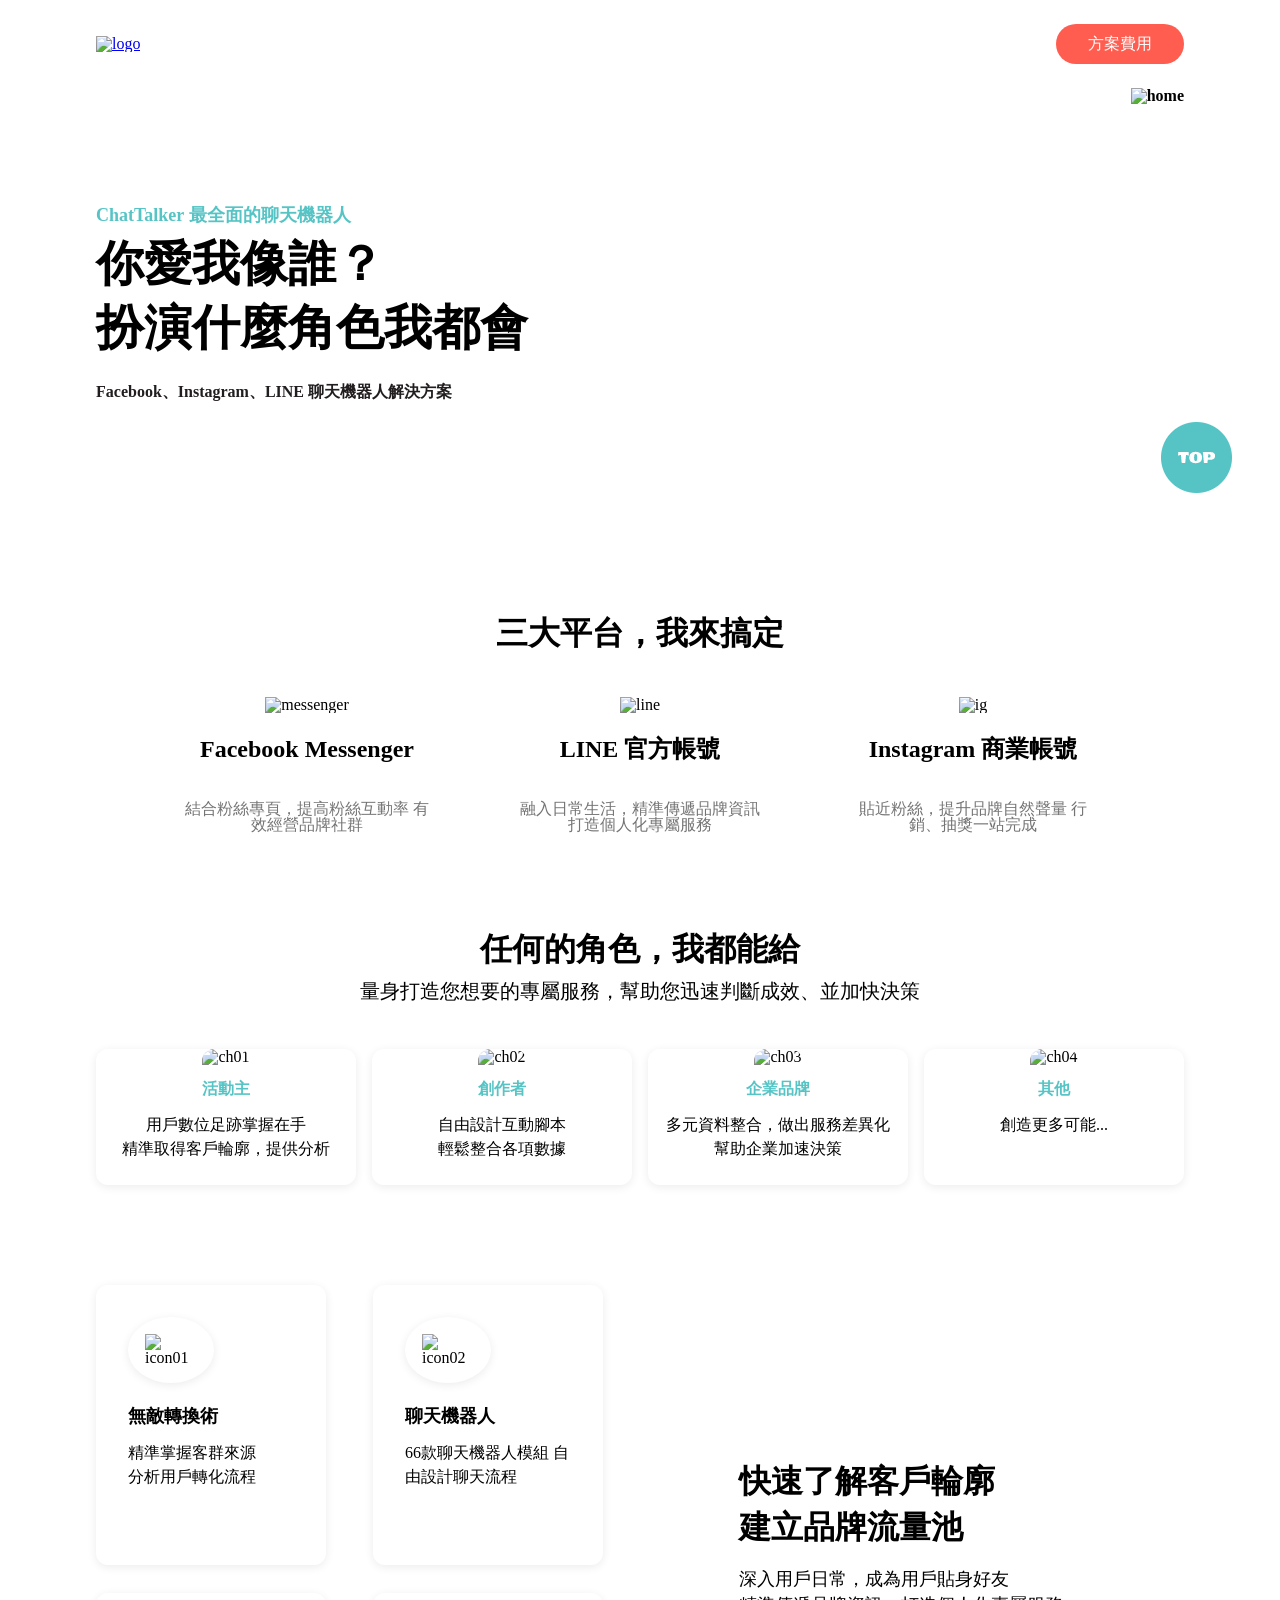
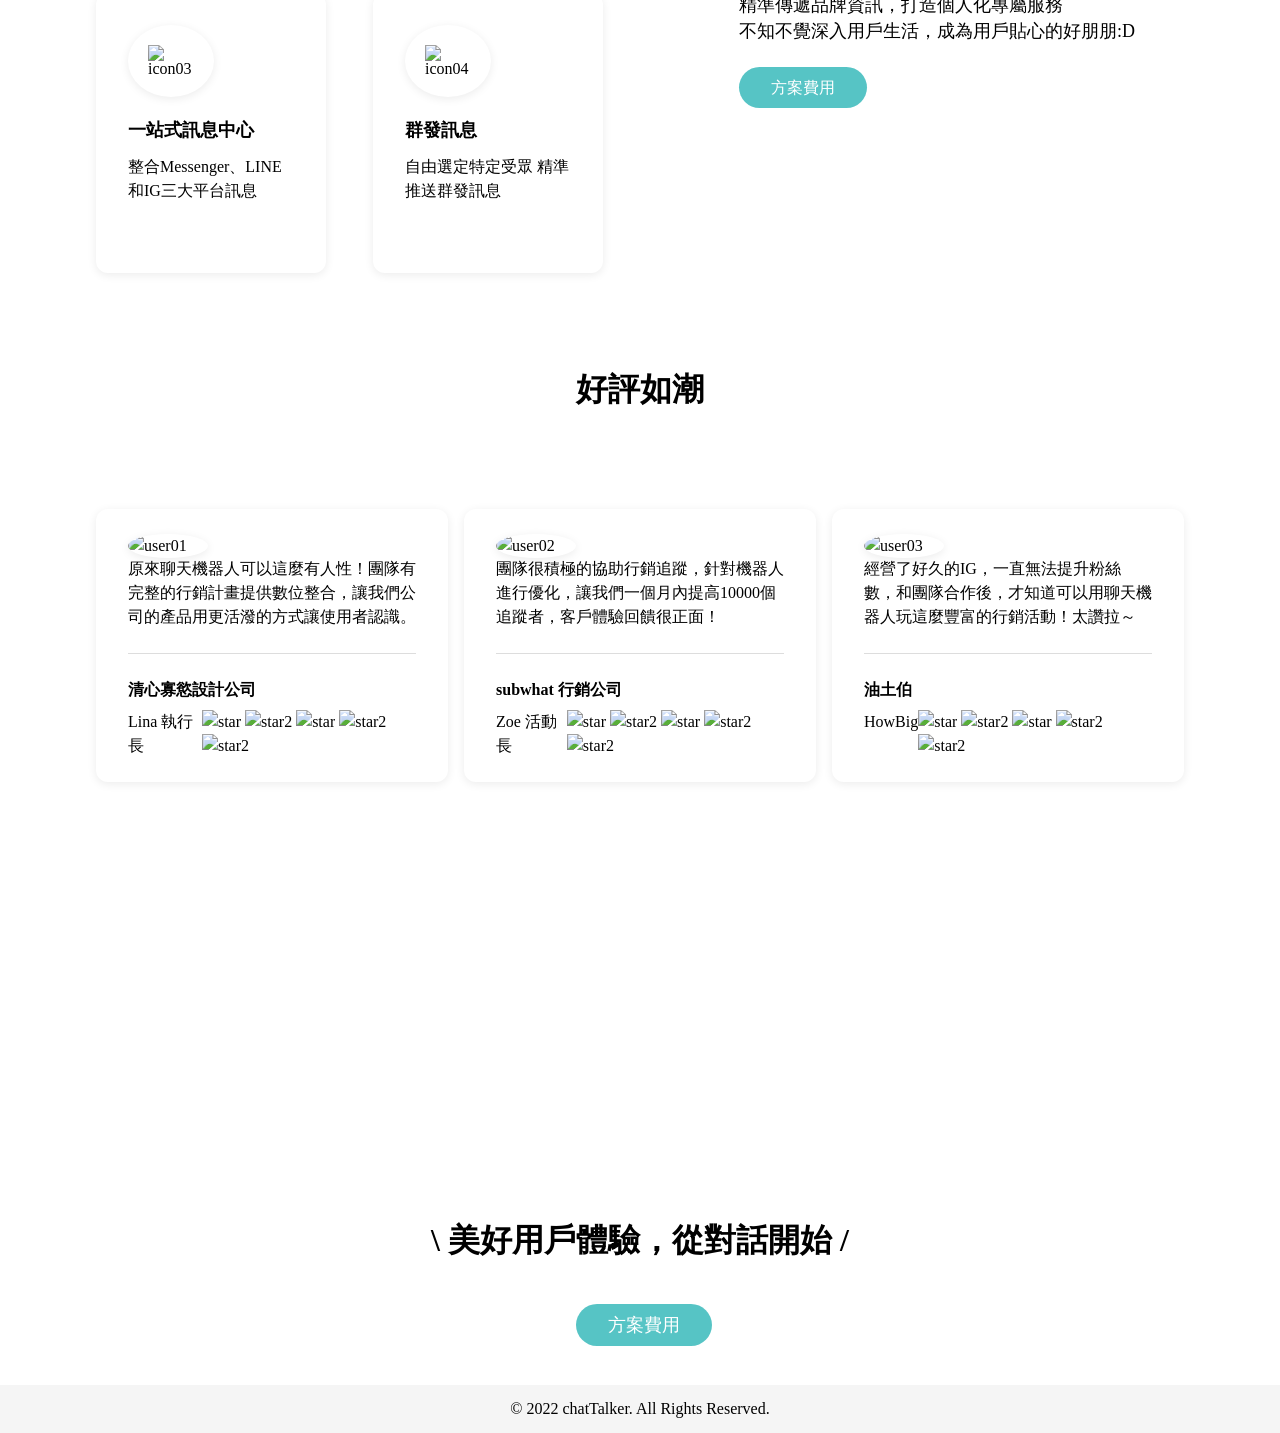
==== 切版作業二.html @ 153712ff "chatbox" ====
<!DOCTYPE html>
<html lang="en">
<head>
    <meta charset="UTF-8">
    <meta http-equiv="X-UA-Compatible" content="IE=edge">
    <meta name="viewport" content="width=device-width, initial-scale=1.0">
    <title>Document</title>
</head>
<link rel="stylesheet" href="all.css">
<body>
    <div class="bg">
    <div class="container">
        <div class="navbar">
            <a href="#"><img src="https://raw.githubusercontent.com/hexschool/webLayoutTraining1st/master/chatTalker_images/logo.png" alt="logo"></a>
            <a class="button" href="#">方案費用</a>
        </div>
        <div class="header">
            <div class="title">
                <h3>ChatTalker 最全面的聊天機器人</h3>
                <h1>你愛我像誰？</h1>
                <h1> 扮演什麼角色我都會</h1>
                <h2>Facebook、Instagram、LINE 聊天機器人解決方案</h2>
            </div>
            <img src="https://raw.githubusercontent.com/hexschool/webLayoutTraining1st/master/chatTalker_images/home.svg" alt="home">
        </div>
        <a class="top" href="#"><img src="top.png" alt="top"></a>
    </div>
    <div class="container">
        <div class="platform">
            <h1>三大平台，我來搞定</h1>
            <ul class="social">
            <li class="item">
                <img src="https://raw.githubusercontent.com/hexschool/webLayoutTraining1st/master/chatTalker_images/messenger.svg" alt="messenger">
                <h2>Facebook Messenger</h2>
                <p>結合粉絲專頁，提高粉絲互動率 有效經營品牌社群</p>
            </li>
            <li class="item">
                <img src="https://raw.githubusercontent.com/hexschool/webLayoutTraining1st/master/chatTalker_images/line.svg" alt="line">
                <h2>LINE 官方帳號</h2>
                <p>融入日常生活，精準傳遞品牌資訊 打造個人化專屬服務</p>
            </li>
            <li class="item">
                <img src="https://raw.githubusercontent.com/hexschool/webLayoutTraining1st/master/chatTalker_images/instagram.svg" alt="ig">
                <h2>Instagram 商業帳號</h2>
                <p>貼近粉絲，提升品牌自然聲量 行銷、抽獎一站完成</p>
            </li>
            </ul>
        </div>
        <div class="create">
            <h2>任何的角色，我都能給</h2>
            <h3>量身打造您想要的專屬服務，幫助您迅速判斷成效、並加快決策</h3>
            <ul class="list">
                <li class="card">
                    <img src="https://raw.githubusercontent.com/hexschool/webLayoutTraining1st/master/chatTalker_images/ch01.svg" alt="ch01">
                    <h4>活動主</h4>
                    <p>用戶數位足跡掌握在手<br>精準取得客戶輪廓，提供分析</p>
                </li>
                <li class="card">
                    <img src="https://raw.githubusercontent.com/hexschool/webLayoutTraining1st/master/chatTalker_images/ch02.svg" alt="ch02">
                    <h4>創作者</h4>
                    <p>自由設計互動腳本 <br>輕鬆整合各項數據</p>
                </li>
                <li class="card">
                    <img src="https://raw.githubusercontent.com/hexschool/webLayoutTraining1st/master/chatTalker_images/ch03.svg" alt="ch03">
                    <h4>企業品牌</h4>
                    <p>多元資料整合，做出服務差異化 幫助企業加速決策</p>
                </li>
                <li class="card">
                    <img src="https://raw.githubusercontent.com/hexschool/webLayoutTraining1st/master/chatTalker_images/ch04.svg" alt="ch04">
                    <h4>其他</h4>
                    <p>創造更多可能...</p>
                </li>
            </ul>
    </div>
    <div class="product">
        <ul class="pd-list">
            <li>
                <div class="pd-icon">
                    <img src="https://raw.githubusercontent.com/hexschool/webLayoutTraining1st/master/chatTalker_images/icon01.svg" alt="icon01" class="pd17">
                </div>
                <h3>無敵轉換術</h3>
                <p>精準掌握客群來源 
                <br>分析用戶轉化流程</p>
            </li>
            <li>
                <div class="pd-icon">
                    <img src="https://raw.githubusercontent.com/hexschool/webLayoutTraining1st/master/chatTalker_images/icon02.svg" alt="icon02" class="pd17">
                </div>
                <h3>聊天機器人</h3>
                <p>66款聊天機器人模組 自由設計聊天流程</p>
            </li>
            <li>
                <div class="pd-icon">
                    <img src="https://raw.githubusercontent.com/hexschool/webLayoutTraining1st/master/chatTalker_images/icon03.svg" alt="icon03" class="pd20">
                </div>
                <h3>一站式訊息中心</h3>
                <p>整合Messenger、LINE和IG三大平台訊息</p>
            </li>
            <li>
                <div class="pd-icon">
                    <img src="https://raw.githubusercontent.com/hexschool/webLayoutTraining1st/master/chatTalker_images/icon04.svg" alt="icon04" class="pd20">
                </div>
                <h3>群發訊息</h3>
                <p>自由選定特定受眾 精準推送群發訊息</p>
            </li>
        </ul>
        <div class="pd-text">
            <h2>快速了解客戶輪廓<br>建立品牌流量池</h2>
            <p>深入用戶日常，成為用戶貼身好友
                <br>精準傳遞品牌資訊，打造個人化專屬服務
                <br>不知不覺深入用戶生活，成為用戶貼心的好朋朋:D</p>
            <a href="">方案費用</a>
        </div>
    </div>
    <div class="review">
        <h2>好評如潮</h2>
        <div class="review-sec">
            <div class="review-card">
                <img src="https://raw.githubusercontent.com/hexschool/webLayoutTraining1st/master/chatTalker_images/user01.jpg" alt="user01" class="ppl">
                <p>原來聊天機器人可以這麼有人性！團隊有完整的行銷計畫提供數位整合，讓我們公司的產品用更活潑的方式讓使用者認識。</p>
                <h3>清心寡慾設計公司</h3>
                <div class="rank">
                    <h4>Lina 執行長</h4>
                    <div class="star">
                        <img src="https://raw.githubusercontent.com/hexschool/webLayoutTraining1st/master/chatTalker_images/icon_star.svg" alt="star">
                        <img src="https://raw.githubusercontent.com/hexschool/webLayoutTraining1st/master/chatTalker_images/icon_star.svg" alt="star2">
                        <img src="https://raw.githubusercontent.com/hexschool/webLayoutTraining1st/master/chatTalker_images/icon_star.svg" alt="star">
                        <img src="https://raw.githubusercontent.com/hexschool/webLayoutTraining1st/master/chatTalker_images/icon_star.svg" alt="star2">
                        <img src="https://raw.githubusercontent.com/hexschool/webLayoutTraining1st/master/chatTalker_images/icon_star.svg" alt="star2">
                    </div>
                </div>
            </div>
            <div class="review-card display-none">
                <img src="https://raw.githubusercontent.com/hexschool/webLayoutTraining1st/master/chatTalker_images/user02.jpg" alt="user02"  class="ppl">
                <p>團隊很積極的協助行銷追蹤，針對機器人進行優化，讓我們一個月內提高10000個追蹤者，客戶體驗回饋很正面！</p>
                <h3>subwhat 行銷公司</h3>
                <div class="rank">
                    <h4>Zoe 活動長</h4>
                    <div class="star">
                        <img src="https://raw.githubusercontent.com/hexschool/webLayoutTraining1st/master/chatTalker_images/icon_star.svg" alt="star">
                        <img src="https://raw.githubusercontent.com/hexschool/webLayoutTraining1st/master/chatTalker_images/icon_star.svg" alt="star2">
                        <img src="https://raw.githubusercontent.com/hexschool/webLayoutTraining1st/master/chatTalker_images/icon_star.svg" alt="star">
                        <img src="https://raw.githubusercontent.com/hexschool/webLayoutTraining1st/master/chatTalker_images/icon_star.svg" alt="star2">
                        <img src="https://raw.githubusercontent.com/hexschool/webLayoutTraining1st/master/chatTalker_images/icon_star.svg" alt="star2">
                    </div>
                </div>
            </div>
            <div class="review-card display-none">
                <img src="https://raw.githubusercontent.com/hexschool/webLayoutTraining1st/master/chatTalker_images/user03.jpg" alt="user03"  class="ppl">
                <p>經營了好久的IG，一直無法提升粉絲數，和團隊合作後，才知道可以用聊天機器人玩這麼豐富的行銷活動！太讚拉～</p>
                <h3>油土伯</h3>
                <div class="rank">
                    <h4>HowBig</h4>
                    <div class="star">
                        <img src="https://raw.githubusercontent.com/hexschool/webLayoutTraining1st/master/chatTalker_images/icon_star.svg" alt="star">
                        <img src="https://raw.githubusercontent.com/hexschool/webLayoutTraining1st/master/chatTalker_images/icon_star.svg" alt="star2">
                        <img src="https://raw.githubusercontent.com/hexschool/webLayoutTraining1st/master/chatTalker_images/icon_star.svg" alt="star">
                        <img src="https://raw.githubusercontent.com/hexschool/webLayoutTraining1st/master/chatTalker_images/icon_star.svg" alt="star2">
                        <img src="https://raw.githubusercontent.com/hexschool/webLayoutTraining1st/master/chatTalker_images/icon_star.svg" alt="star2">
                    </div>
                </div>
            </div>
        </div>
    </div>
    </div>  
    <div class="footer-plan">
        <div class="container">
            <h2>\ 美好用戶體驗，從對話開始 /</h2>
            <a href="#">方案費用</a>
        </div>
    </div>
    <div class="footer">
        <div class="container">
            <p>© 2022 chatTalker. All Rights Reserved.</p>
        </div>
    </div> 
</body>
</html>
---- all.css ----
/* http://meyerweb.com/eric/tools/css/reset/ 
   v2.0 | 20110126
   License: none (public domain)
*/

html, body, div, span, applet, object, iframe,
h1, h2, h3, h4, h5, h6, p, blockquote, pre,
a, abbr, acronym, address, big, cite, code,
del, dfn, em, img, ins, kbd, q, s, samp,
small, strike, strong, sub, sup, tt, var,
b, u, i, center,
dl, dt, dd, ol, ul, li,
fieldset, form, label, legend,
table, caption, tbody, tfoot, thead, tr, th, td,
article, aside, canvas, details, embed, 
figure, figcaption, footer, header, hgroup, 
menu, nav, output, ruby, section, summary,
time, mark, audio, video {
	margin: 0;
	padding: 0;
	border: 0;
	font-size: 100%;
	font: inherit;
	vertical-align: baseline;
}
/* HTML5 display-role reset for older browsers */
article, aside, details, figcaption, figure, 
footer, header, hgroup, menu, nav, section {
	display: block;
}
body {
	line-height: 1;
}
ol, ul {
	list-style: none;
}
blockquote, q {
	quotes: none;
}
blockquote:before, blockquote:after,
q:before, q:after {
	content: '';
	content: none;
}
table {
	border-collapse: collapse;
	border-spacing: 0;
}
*,*::before::after{
    box-sizing: border-box;
}
.bg{
    background-image: url("https://raw.githubusercontent.com/hexschool/webLayoutTraining1st/master/chatTalker_images/bg_home.svg");
    background-repeat: no-repeat;
    background-position: right top;
    background-size: 850px;
}
@media(max-width:768px){
    .bg{
        background-image: url("https://raw.githubusercontent.com/hexschool/webLayoutTraining1st/master/chatTalker_images/bg_home_sm.svg");
        background-repeat: no-repeat;
        background-size: 334px;
        background-position: 20px 324px;
    }
}
.container{
    font-family: Microsoft PhagsPa;
    margin: 0 auto;
    padding: 0 20px;
    max-width: 1088px;
}
.navbar{
    display: flex;
    justify-content: space-between;
    padding-top: 24px;   
    padding-bottom: 24px;
    align-items: center;
}
.navbar img{
    width: auto;
    height: 40px;
}
.button{
    background: #FF5D50;
    font-size: 16px;
    text-decoration: none;
    text-align: center;
    padding: 8px 32px;
    color: #FFFFFF;
    border-radius:22px;
    line-height: 24px;
}
.button:hover{
    background: #f82f25;
    padding: 9px 33px;

}
.header{
    display: flex;
    justify-content: space-between;
    font-weight: bold;
}
.header img{
    max-width: 532px;
    height: auto;
}
.header h3{
    color:#56C4C5;
    font-size: 18px;
    padding-top: 118px;
}
.header h2{
    padding-top: 16px;
    color: #221E1F;
}
.header h1{
    font-size: 48px;
    margin-top: 16px;
    margin-bottom: 16px;
}
@media(max-width:768px){
    .navbar{
        border-bottom: 2px solid #F6CB52;
    }
    .navbar img{
        height: 24px;
        width: auto;
    }
    .header h1{
        font-size: 32px;
    }
    .header h3{
        font-size: 16px;
        padding-top: 32px;
    }
}
.top{
    position:absolute ;
    right:48px;
    margin-top: 22px;
}
.platform{
    padding-top: 217px;
}
.platform h1{
    text-align: center;
    font-size: 32px;
    font-weight: bold;
}
.platform p{
    text-align: center; 
    padding-top: 16px;
}
.social{
    display: flex;
    justify-content: space-evenly;
    padding-top: 48px;
    padding-bottom: 100px;
    flex-wrap: wrap;
}
.social li{
    width: 33%;
}
@media(max-width:768px){
    .social li{
        width: 100%;
    }
    .item{
        margin-top: 24px;
    }
    .container{
        margin: 0 auto;
        padding: 0 20px; 
    }
    .header img{
        max-width:304px; 
    }
    .header{
        display: flex;
        flex-direction: column ;
        align-items: center;
    }
}
.item{
    max-width: 244px;
    flex-wrap: wrap;
    text-align: center;
}
.item h2{
    font-size: 24px;
    padding-top: 24px;
    padding-bottom: 24px;
    font-weight: bold;
}
.item p{
    color: #747474;
}
.item img{
    max-width: 90px;
    height: auto;
}
.create{
    text-align: center;
    padding-bottom: 100px;
}
.create h2{
    font-size: 32px;
    padding-bottom: 16px;
    font-weight: bold;
}
.create h3{
    font-size: 20px;
    padding-bottom: 48px;
}
.list{
    display: flex;
    justify-content:space-between ;
    text-align: center;
    flex-wrap: wrap;
}
.list li{
    width: 25%;
}
@media(max-width:768px){
    .list li{
        width: 100%;
    }
    .list{
        display: flex;
        justify-content: center;
    }
    .item h2{
        font-size: 18px;
        padding-top: 16px;
        padding-bottom: 0px;
    }
    .item img{
        max-width: 60px;
    }
}
.list h4{
    color: #56C4C5;
    padding-bottom: 16px;
    padding-top: 16px;
    font-weight: bold;
}
.list p{
    padding-bottom: 24px;
    line-height: 24px;
    margin-left: 16px;
    margin-right: 16px;
}
.list img{
    border-top-right-radius: 12px;
    border-top-left-radius: 12px;
}
.card{
    box-shadow: 0px 2px 10px #00000014;
    border-radius: 12px;
    max-width: 260px;
}
.product{
    display: flex;
    align-items: center;
    justify-content: space-between;
}
.pd-list{
    display: flex;
    max-width: 507px;
    justify-content: space-between;
    flex-wrap: wrap;
}
.pd-list li{
    box-shadow: 0px 2px 10px #00000014;
    border-radius: 12px;
    width:230px ;
    height: 280px;
    margin-bottom: 28px;
}
.pd-icon{
    box-shadow: 0px 2px 10px #00000014;
    border-radius: 50%;
    margin-left: 32px;
    margin-top: 32px;
    width: 86px;
    display: flex;
    justify-content: center;
}
.pd17{
    max-width: 52px;
    height: auto;
    padding: 17px;
}
.pd20{
    max-width: 52px;
    height: auto;
    padding: 20px;
}
.pd-list li h3{
    font-size: 18px;
    font-weight: bold;
    padding-top: 24px;
    padding-bottom: 16px;
    padding-left: 32px;
}
.pd-list li p{
    padding-left: 32px;
    padding-right: 32px;
    line-height: 24px;
}
.pd-text{
    margin-bottom: 32px;
    margin-right: 49px;
}
.pd-text h2{
    font-size: 32px;
    line-height: 46px;
    font-weight: bold;
    padding-bottom: 16px;
}
.pd-text p{
    font-size: 18px;
    line-height: 26px;
    padding-bottom: 36px;
}
.pd-text a{
    padding: 12px 32px;
    text-decoration: none;
    background: #56C4C5;
    border-radius: 27px;
    color: #FFFFFF;
    margin-bottom: 32px;
}
.pd-text a:hover{
    background: #15ced1;
    padding: 14px 35px;
}
@media(max-width:768px){
    .product{
        display: flex;
        justify-content:end ;
        flex-direction: column-reverse;
        text-align: center;
    }
    .pd-list{
        display: flex;
        justify-content: center;
        text-align:left ;
    }
    .pd-text{
        margin-right: 0px;
    }
    .pd-text h2{
        font-size: 28px;
    }
    .pd-text p{
        font-size: 16px;
        line-height: 24px;
    }
    .card{
        margin-bottom: 24px;
    }
    .create{
        padding-bottom: 60px;
    }
}
.review{
    margin-top: 72px;
    margin-bottom: 100px;
}
.review h2{
    font-size: 32px;
    font-weight: bold;
    text-align: center;
    padding-bottom: 104px;
}
.review-sec{
    display: flex;
    justify-content: space-between;
}
.review-card{
    width: 288px;
    padding: 0 32px;
    line-height: 24px;
    padding-top: 48px;
    padding-bottom: 24px;
    border-radius: 12px;
    box-shadow: 0px 2px 10px #00000014 ;
    position: relative;
}
.ppl{
    width: 80px;
    height: auto;
    border-radius: 50%;
    box-shadow: 0px 2px 10px #00000014;
    position:absolute ;
    bottom: 224px;
}
.review-card p{
   padding-bottom: 24px;
   line-height: 24px;
   border-bottom: 1px solid #DDDDDD;
}
.review-card h3{
    padding-top: 24px;
    padding-bottom: 8px;
    font-weight: bold;
}
.rank{
    display: flex;
    justify-content: space-between;
}
@media(max-width:768px){
    .display-none{
        display: none;
    }
    .review-sec{
        display: flex;
        justify-content: center;
    }
}
.footer-plan{
    background-image: url("https://raw.githubusercontent.com/hexschool/webLayoutTraining1st/master/chatTalker_images/home_footer.svg");
    background-position: center;
    background-repeat: no-repeat;
    background-size: cover;
    height: 503px;
    display: flex;
    flex-wrap: wrap;
    justify-content: center;
    align-items: center;
    position: relative;
}
.footer-plan h2{
    font-size: 32px; 
    padding-bottom: 48px;
    padding-top: 260px; 
    font-weight: bold;
}
.footer-plan a{
    display:inline-block ;
    font-size: 18px;
    color: #FFFFFF;
    background: #56C4C5;
    border-radius: 27px;
    text-decoration: none;
    padding: 12px 32px;
    position: absolute;
    left: 45%;
}
.footer-plan a:hover{
    background: #15ced1;
    padding: 14px 35px;
}
@media(max-width:768px){
    .footer-plan h2{
        font-size: 24px;
    }
    .footer-plan a{
        position: absolute;
        left: 35%;
    }
}
.footer{
    text-align: center;
    background: #F5F5F5;
    padding-top: 16px;
    padding-bottom: 16px;
}
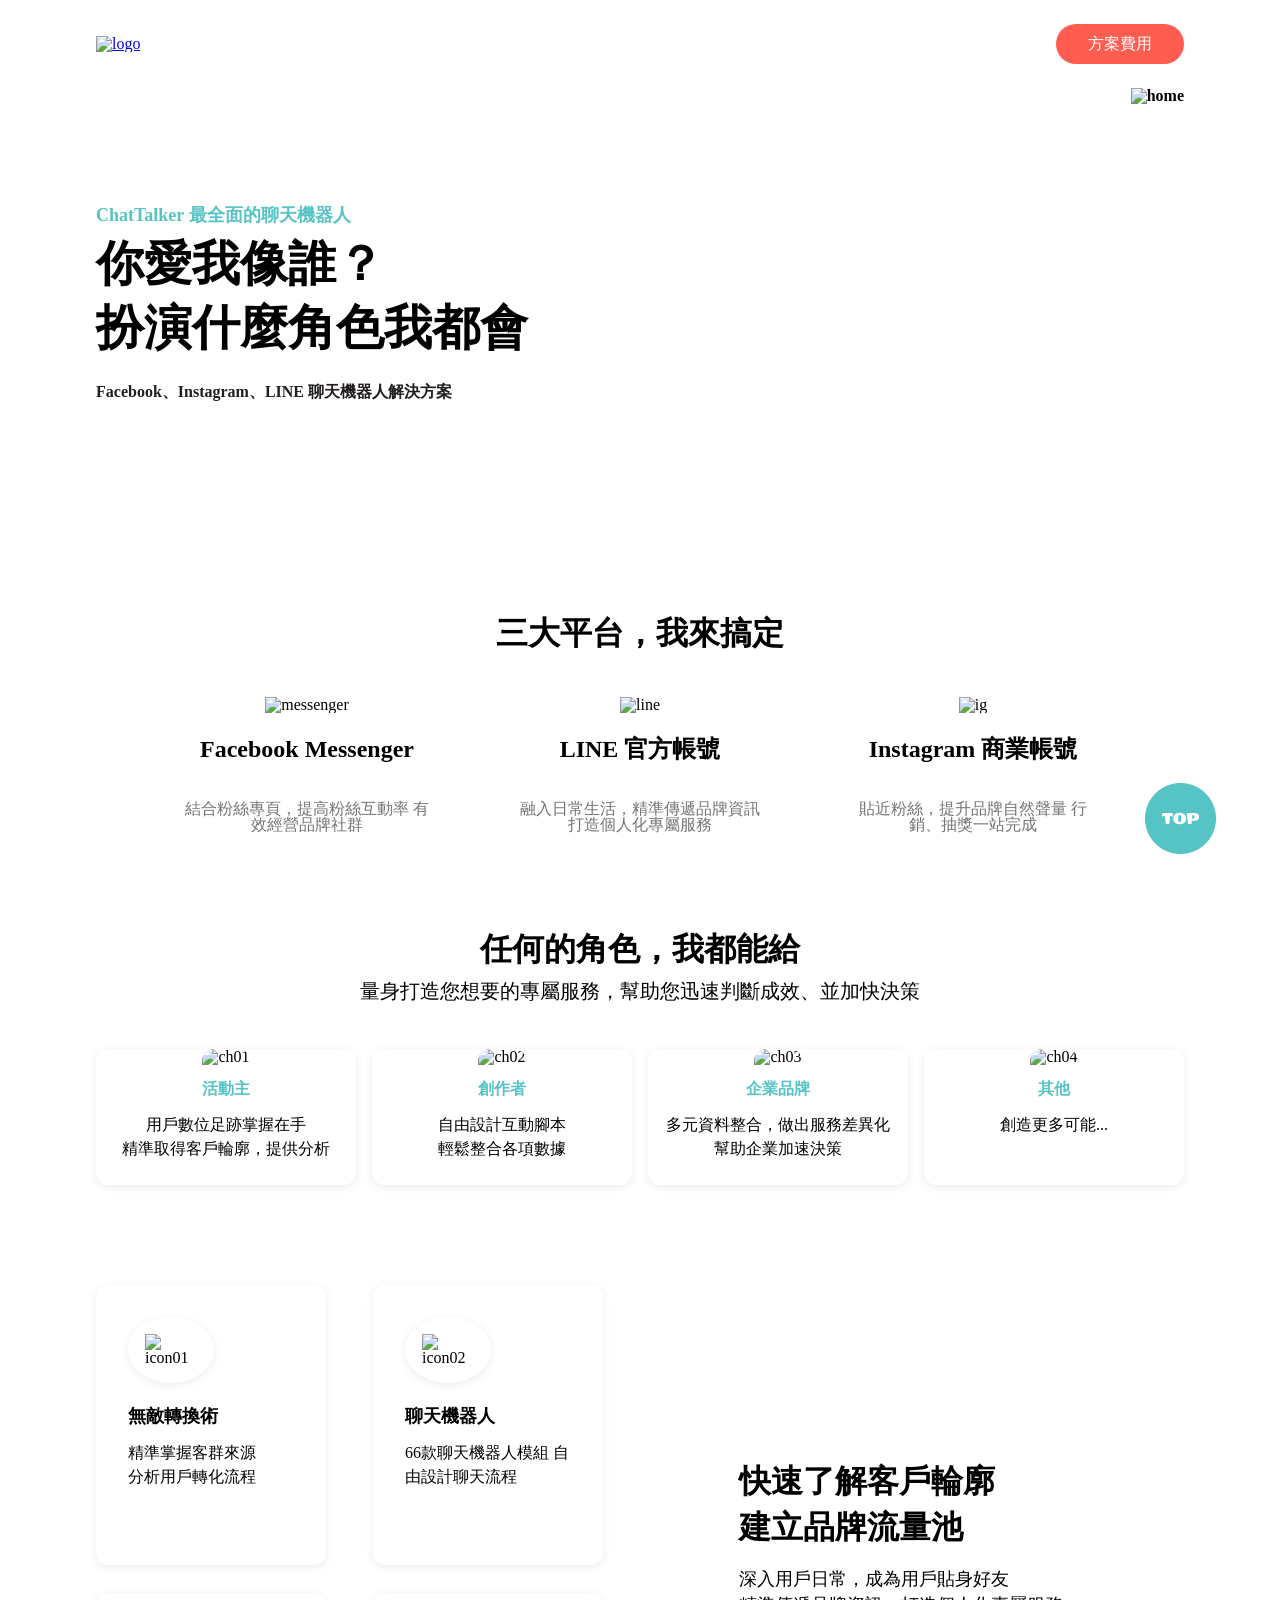
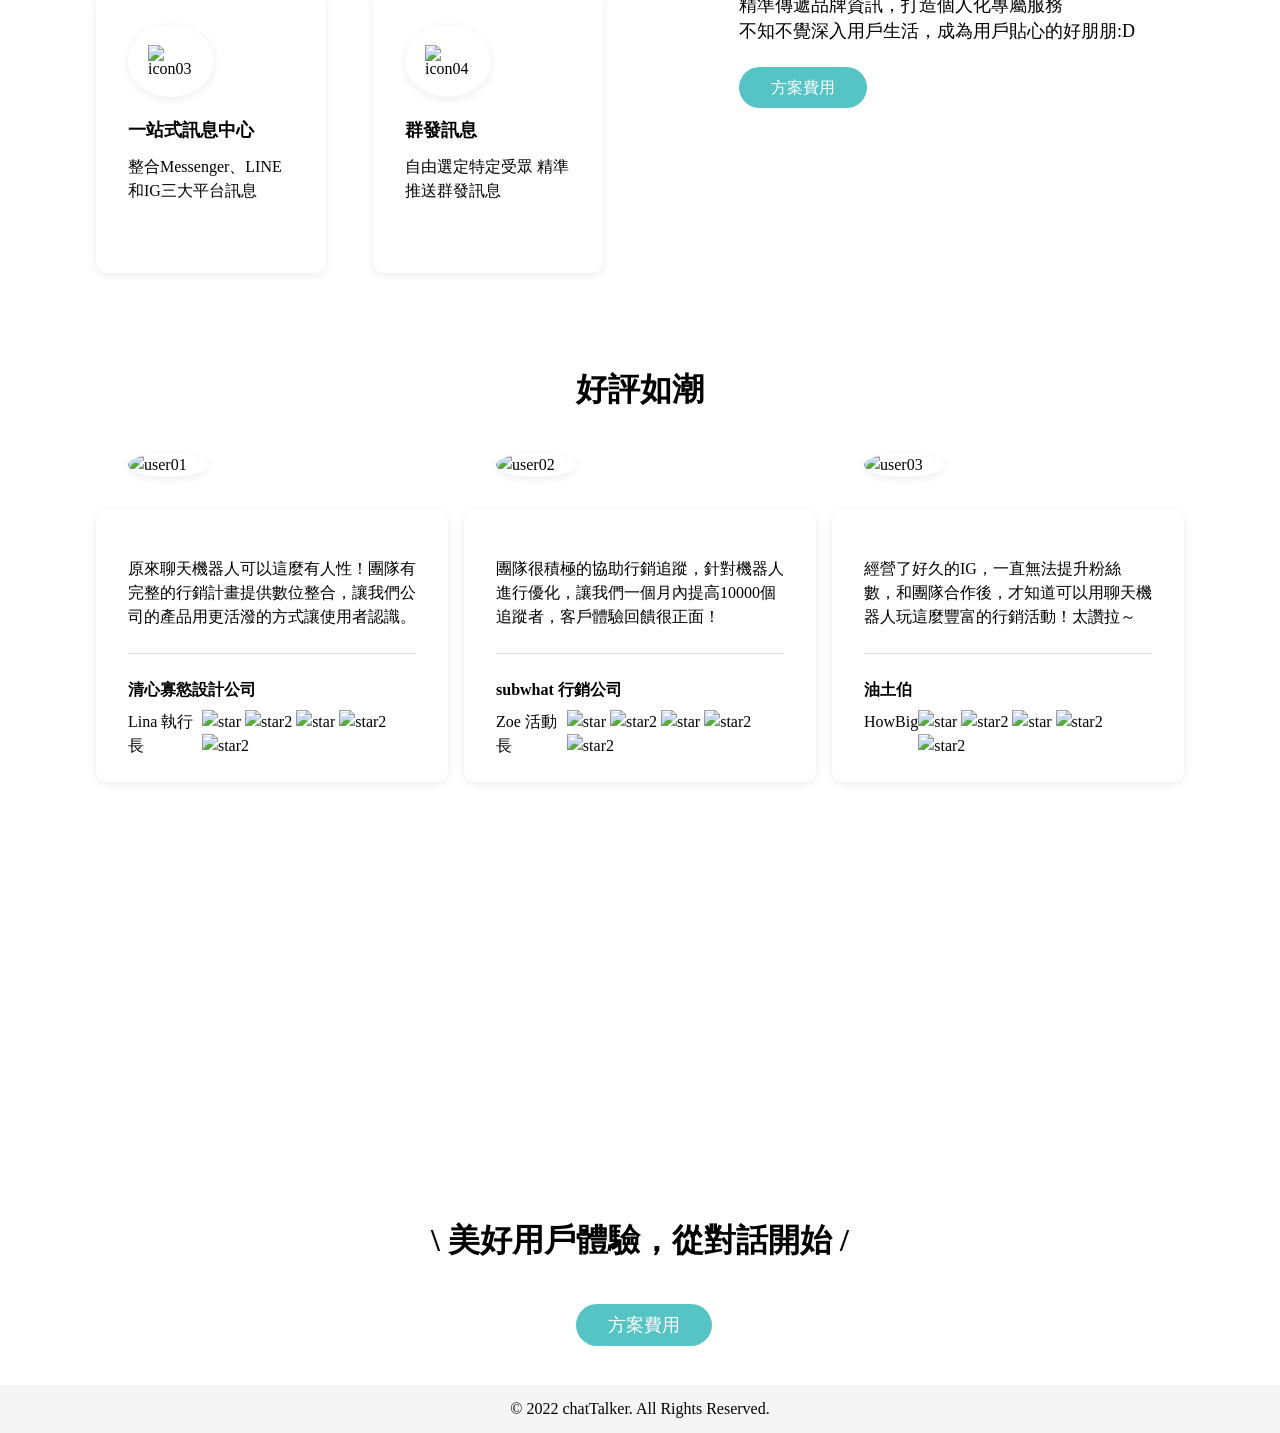
==== commit a7278b47: "Create 切版作業二.html" ====
--- a/切版作業二.html
+++ b/切版作業二.html
@@ -4,28 +4,27 @@
     <meta charset="UTF-8">
     <meta http-equiv="X-UA-Compatible" content="IE=edge">
     <meta name="viewport" content="width=device-width, initial-scale=1.0">
-    <title>Document</title>
+    <title>chatTalker</title>
 </head>
 <link rel="stylesheet" href="all.css">
 <body>
     <div class="bg">
-    <div class="container">
-        <div class="navbar">
-            <a href="#"><img src="https://raw.githubusercontent.com/hexschool/webLayoutTraining1st/master/chatTalker_images/logo.png" alt="logo"></a>
-            <a class="button" href="#">方案費用</a>
+        <div class="container">
+            <div class="navbar">
+                <a href="#"><img src="https://raw.githubusercontent.com/hexschool/webLayoutTraining1st/master/chatTalker_images/logo.png" alt="logo"></a>
+                <a class="button" href="#">方案費用</a>
+            </div>
+            <div class="header">
+                <div class="title">
+                    <h3>ChatTalker 最全面的聊天機器人</h3>
+                    <h1>你愛我像誰？</h1>
+                    <h1> 扮演什麼角色我都會</h1>
+                    <h2>Facebook、Instagram、LINE 聊天機器人解決方案</h2>
+                </div>
+                <img src="https://raw.githubusercontent.com/hexschool/webLayoutTraining1st/master/chatTalker_images/home.svg" alt="home">
+            </div>
         </div>
-        <div class="header">
-            <div class="title">
-                <h3>ChatTalker 最全面的聊天機器人</h3>
-                <h1>你愛我像誰？</h1>
-                <h1> 扮演什麼角色我都會</h1>
-                <h2>Facebook、Instagram、LINE 聊天機器人解決方案</h2>
-            </div>
-            <img src="https://raw.githubusercontent.com/hexschool/webLayoutTraining1st/master/chatTalker_images/home.svg" alt="home">
-        </div>
-        <a class="top" href="#"><img src="top.png" alt="top"></a>
-    </div>
-    <div class="container">
+        <div class="container">
         <div class="platform">
             <h1>三大平台，我來搞定</h1>
             <ul class="social">
@@ -46,6 +45,10 @@
             </li>
             </ul>
         </div>
+        </div>
+    </div>
+    <div class="bg-ball">
+    <div class="container">   
         <div class="create">
             <h2>任何的角色，我都能給</h2>
             <h3>量身打造您想要的專屬服務，幫助您迅速判斷成效、並加快決策</h3>
@@ -71,39 +74,38 @@
                     <p>創造更多可能...</p>
                 </li>
             </ul>
-    </div>
-    <div class="product">
-        <ul class="pd-list">
-            <li>
-                <div class="pd-icon">
-                    <img src="https://raw.githubusercontent.com/hexschool/webLayoutTraining1st/master/chatTalker_images/icon01.svg" alt="icon01" class="pd17">
-                </div>
-                <h3>無敵轉換術</h3>
-                <p>精準掌握客群來源 
-                <br>分析用戶轉化流程</p>
-            </li>
-            <li>
-                <div class="pd-icon">
-                    <img src="https://raw.githubusercontent.com/hexschool/webLayoutTraining1st/master/chatTalker_images/icon02.svg" alt="icon02" class="pd17">
-                </div>
-                <h3>聊天機器人</h3>
-                <p>66款聊天機器人模組 自由設計聊天流程</p>
-            </li>
-            <li>
-                <div class="pd-icon">
-                    <img src="https://raw.githubusercontent.com/hexschool/webLayoutTraining1st/master/chatTalker_images/icon03.svg" alt="icon03" class="pd20">
-                </div>
-                <h3>一站式訊息中心</h3>
-                <p>整合Messenger、LINE和IG三大平台訊息</p>
-            </li>
-            <li>
-                <div class="pd-icon">
-                    <img src="https://raw.githubusercontent.com/hexschool/webLayoutTraining1st/master/chatTalker_images/icon04.svg" alt="icon04" class="pd20">
-                </div>
-                <h3>群發訊息</h3>
-                <p>自由選定特定受眾 精準推送群發訊息</p>
-            </li>
-        </ul>
+        </div>
+        <div class="product">
+            <ul class="pd-list">
+                <li>
+                    <div class="pd-icon">
+                        <img src="https://raw.githubusercontent.com/hexschool/webLayoutTraining1st/master/chatTalker_images/icon01.svg" alt="icon01" class="pd17">
+                    </div>
+                    <h3>無敵轉換術</h3>
+                    <p>精準掌握客群來源 <br>分析用戶轉化流程</p>
+                </li>
+                <li>
+                    <div class="pd-icon">
+                        <img src="https://raw.githubusercontent.com/hexschool/webLayoutTraining1st/master/chatTalker_images/icon02.svg" alt="icon02" class="pd17">
+                    </div>
+                    <h3>聊天機器人</h3>
+                    <p>66款聊天機器人模組 自由設計聊天流程</p>
+                </li>
+                <li>
+                    <div class="pd-icon">
+                        <img src="https://raw.githubusercontent.com/hexschool/webLayoutTraining1st/master/chatTalker_images/icon03.svg" alt="icon03" class="pd20">
+                    </div>
+                     <h3>一站式訊息中心</h3>
+                     <p>整合Messenger、LINE和IG三大平台訊息</p>
+                </li>
+                <li>
+                    <div class="pd-icon">
+                        <img src="https://raw.githubusercontent.com/hexschool/webLayoutTraining1st/master/chatTalker_images/icon04.svg" alt="icon04" class="pd20">
+                    </div>
+                    <h3>群發訊息</h3>
+                    <p>自由選定特定受眾 精準推送群發訊息</p>
+                </li>
+            </ul>
         <div class="pd-text">
             <h2>快速了解客戶輪廓<br>建立品牌流量池</h2>
             <p>深入用戶日常，成為用戶貼身好友
@@ -112,14 +114,16 @@
             <a href="">方案費用</a>
         </div>
     </div>
-    <div class="review">
-        <h2>好評如潮</h2>
-        <div class="review-sec">
-            <div class="review-card">
-                <img src="https://raw.githubusercontent.com/hexschool/webLayoutTraining1st/master/chatTalker_images/user01.jpg" alt="user01" class="ppl">
-                <p>原來聊天機器人可以這麼有人性！團隊有完整的行銷計畫提供數位整合，讓我們公司的產品用更活潑的方式讓使用者認識。</p>
-                <h3>清心寡慾設計公司</h3>
-                <div class="rank">
+    </div>
+    <div class="container">
+        <div class="review">
+            <h2>好評如潮</h2>
+            <div class="review-sec">
+                <div class="review-card">
+                    <img src="https://raw.githubusercontent.com/hexschool/webLayoutTraining1st/master/chatTalker_images/user01.jpg" alt="user01" class="ppl">
+                    <p>原來聊天機器人可以這麼有人性！團隊有完整的行銷計畫提供數位整合，讓我們公司的產品用更活潑的方式讓使用者認識。</p>
+                    <h3>清心寡慾設計公司</h3>
+                    <div class="rank">
                     <h4>Lina 執行長</h4>
                     <div class="star">
                         <img src="https://raw.githubusercontent.com/hexschool/webLayoutTraining1st/master/chatTalker_images/icon_star.svg" alt="star">
@@ -129,12 +133,12 @@
                         <img src="https://raw.githubusercontent.com/hexschool/webLayoutTraining1st/master/chatTalker_images/icon_star.svg" alt="star2">
                     </div>
                 </div>
-            </div>
-            <div class="review-card display-none">
-                <img src="https://raw.githubusercontent.com/hexschool/webLayoutTraining1st/master/chatTalker_images/user02.jpg" alt="user02"  class="ppl">
-                <p>團隊很積極的協助行銷追蹤，針對機器人進行優化，讓我們一個月內提高10000個追蹤者，客戶體驗回饋很正面！</p>
-                <h3>subwhat 行銷公司</h3>
-                <div class="rank">
+                </div>
+                <div class="review-card display-none">
+                    <img src="https://raw.githubusercontent.com/hexschool/webLayoutTraining1st/master/chatTalker_images/user02.jpg" alt="user02"  class="ppl">
+                    <p>團隊很積極的協助行銷追蹤，針對機器人進行優化，讓我們一個月內提高10000個追蹤者，客戶體驗回饋很正面！</p>
+                    <h3>subwhat 行銷公司</h3>
+                    <div class="rank">
                     <h4>Zoe 活動長</h4>
                     <div class="star">
                         <img src="https://raw.githubusercontent.com/hexschool/webLayoutTraining1st/master/chatTalker_images/icon_star.svg" alt="star">
@@ -144,14 +148,14 @@
                         <img src="https://raw.githubusercontent.com/hexschool/webLayoutTraining1st/master/chatTalker_images/icon_star.svg" alt="star2">
                     </div>
                 </div>
-            </div>
-            <div class="review-card display-none">
-                <img src="https://raw.githubusercontent.com/hexschool/webLayoutTraining1st/master/chatTalker_images/user03.jpg" alt="user03"  class="ppl">
-                <p>經營了好久的IG，一直無法提升粉絲數，和團隊合作後，才知道可以用聊天機器人玩這麼豐富的行銷活動！太讚拉～</p>
-                <h3>油土伯</h3>
-                <div class="rank">
-                    <h4>HowBig</h4>
-                    <div class="star">
+                </div>
+                <div class="review-card display-none">
+                    <img src="https://raw.githubusercontent.com/hexschool/webLayoutTraining1st/master/chatTalker_images/user03.jpg" alt="user03"  class="ppl">
+                    <p>經營了好久的IG，一直無法提升粉絲數，和團隊合作後，才知道可以用聊天機器人玩這麼豐富的行銷活動！太讚拉～</p>
+                    <h3>油土伯</h3>
+                    <div class="rank">
+                        <h4>HowBig</h4>
+                        <div class="star">
                         <img src="https://raw.githubusercontent.com/hexschool/webLayoutTraining1st/master/chatTalker_images/icon_star.svg" alt="star">
                         <img src="https://raw.githubusercontent.com/hexschool/webLayoutTraining1st/master/chatTalker_images/icon_star.svg" alt="star2">
                         <img src="https://raw.githubusercontent.com/hexschool/webLayoutTraining1st/master/chatTalker_images/icon_star.svg" alt="star">
@@ -159,10 +163,11 @@
                         <img src="https://raw.githubusercontent.com/hexschool/webLayoutTraining1st/master/chatTalker_images/icon_star.svg" alt="star2">
                     </div>
                 </div>
+                </div>
             </div>
         </div>
+    </div> 
     </div>
-    </div>  
     <div class="footer-plan">
         <div class="container">
             <h2>\ 美好用戶體驗，從對話開始 /</h2>
@@ -174,5 +179,6 @@
             <p>© 2022 chatTalker. All Rights Reserved.</p>
         </div>
     </div> 
+    <a class="top" href="#"><img src="top.png" alt="top"></a>
 </body>
 </html>
--- a/all.css
+++ b/all.css
@@ -50,17 +50,29 @@
     box-sizing: border-box;
 }
 .bg{
-    background-image: url("https://raw.githubusercontent.com/hexschool/webLayoutTraining1st/master/chatTalker_images/bg_home.svg");
+    background-image: url("https://raw.githubusercontent.com/hexschool/webLayoutTraining1st/master/chatTalker_images/bg_home.svg"), url("https://raw.githubusercontent.com/hexschool/webLayoutTraining1st/master/chatTalker_images/ball01.svg");
     background-repeat: no-repeat;
-    background-position: right top;
-    background-size: 850px;
+    background-position: right top, left -222px top 589px;
+    background-size: 850px, 360px;
+}
+.bg-ball{
+    background-image: url("https://raw.githubusercontent.com/hexschool/webLayoutTraining1st/master/chatTalker_images/ball02.svg"),url("https://raw.githubusercontent.com/hexschool/webLayoutTraining1st/master/chatTalker_images/ball03.svg");
+    background-repeat: no-repeat;
+    background-size: 210px, 150px;
+    background-position: left 1156px top 410px, left 10px top 1300px;
 }
 @media(max-width:768px){
     .bg{
-        background-image: url("https://raw.githubusercontent.com/hexschool/webLayoutTraining1st/master/chatTalker_images/bg_home_sm.svg");
+        background-image: url("https://raw.githubusercontent.com/hexschool/webLayoutTraining1st/master/chatTalker_images/bg_home_sm.svg"), url("https://raw.githubusercontent.com/hexschool/webLayoutTraining1st/master/chatTalker_images/ball01.svg");
         background-repeat: no-repeat;
-        background-size: 334px;
-        background-position: 20px 324px;
+        background-size: 334px, 126px;
+        background-position: 20px 324px, left -77px top 743px;
+    }
+    .bg-ball{
+        background-image: url("https://raw.githubusercontent.com/hexschool/webLayoutTraining1st/master/chatTalker_images/ball02.svg"),url("https://raw.githubusercontent.com/hexschool/webLayoutTraining1st/master/chatTalker_images/ball03.svg");
+        background-repeat: no-repeat;
+        background-size: 135px, 153px;
+        background-position: left 287px top 1621px, left -10px top 3381px;
     }
 }
 .container{
@@ -135,9 +147,9 @@
     }
 }
 .top{
-    position:absolute ;
-    right:48px;
-    margin-top: 22px;
+    position:fixed ;
+    right:5%;
+    top: 87%;
 }
 .platform{
     padding-top: 217px;
@@ -179,6 +191,10 @@
         display: flex;
         flex-direction: column ;
         align-items: center;
+    }
+    .top img{
+        max-width: 50px;
+        height: auto;
     }
 }
 .item{
@@ -258,6 +274,7 @@
     box-shadow: 0px 2px 10px #00000014;
     border-radius: 12px;
     max-width: 260px;
+    background: #FFFFFF;
 }
 .product{
     display: flex;
@@ -387,6 +404,7 @@
     border-radius: 12px;
     box-shadow: 0px 2px 10px #00000014 ;
     position: relative;
+    background: #FFFFFF;
 }
 .ppl{
     width: 80px;
@@ -394,7 +412,7 @@
     border-radius: 50%;
     box-shadow: 0px 2px 10px #00000014;
     position:absolute ;
-    bottom: 224px;
+    top: -56px;
 }
 .review-card p{
    padding-bottom: 24px;
